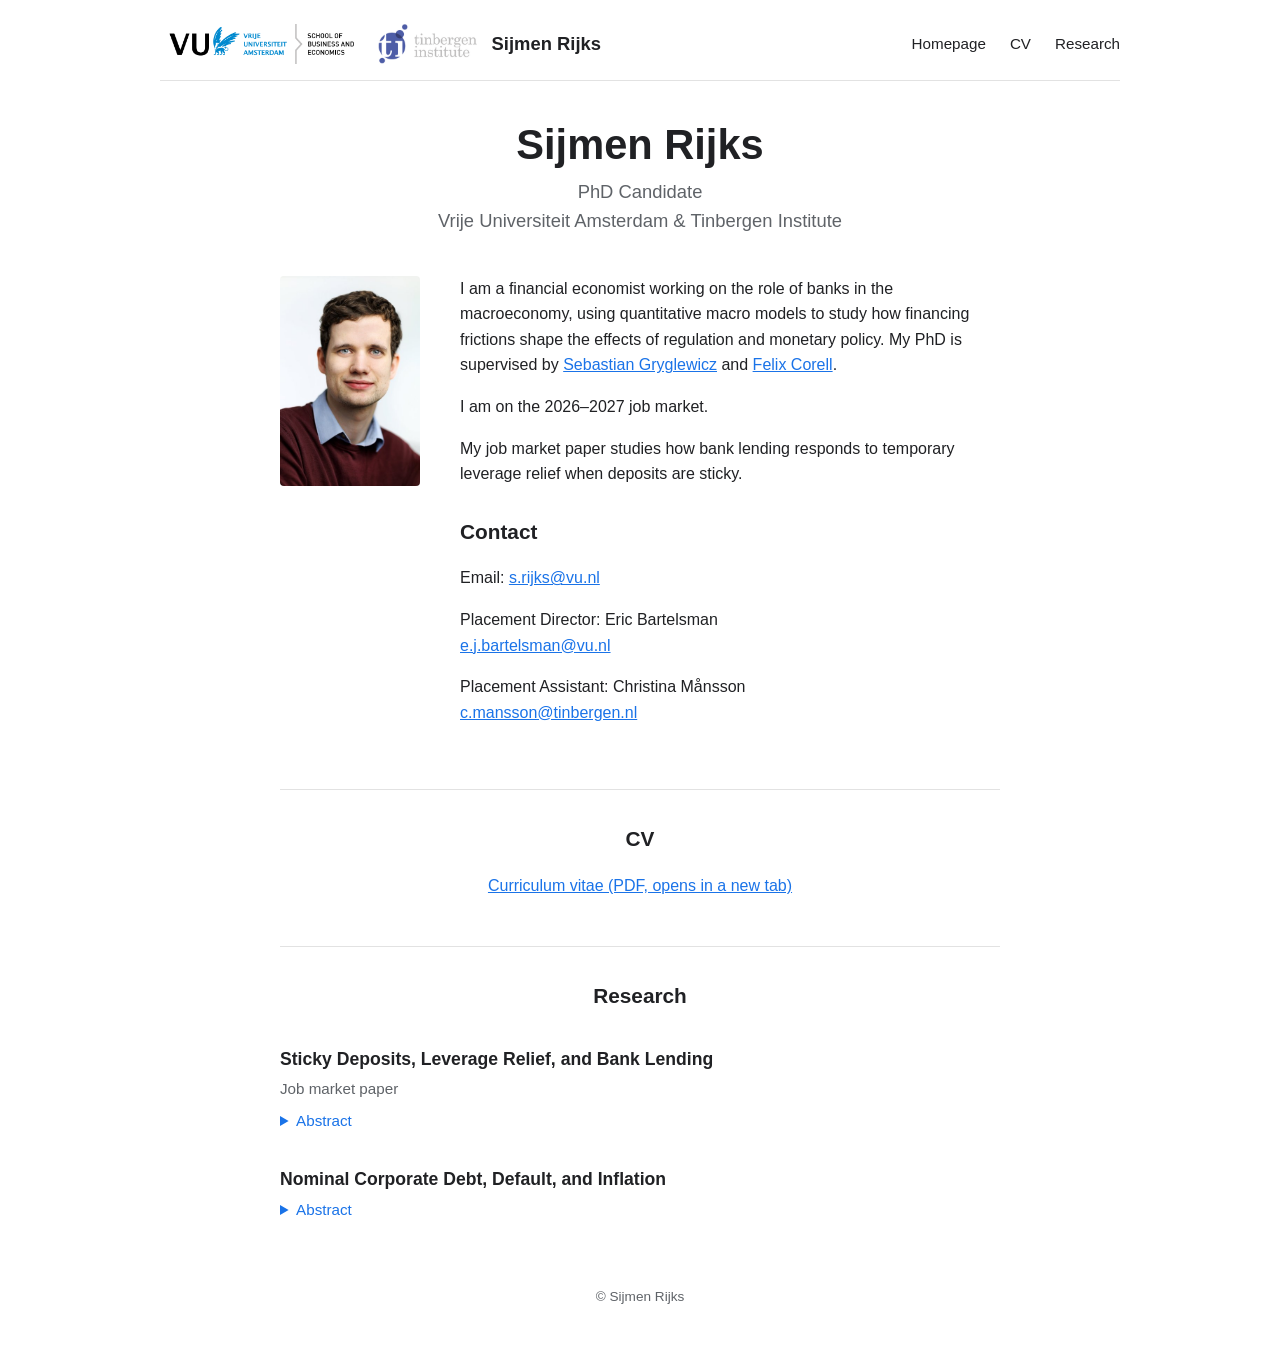
==== index.html @ cb4e2492 "Tagline: PhD Candidate / VU Amsterdam & Tinbergen Institute Co-Authored-By: Claude Opus 5.5 <noreply" ====
<!doctype html>
<html lang="en">
<head>
  <meta charset="utf-8">
  <meta name="viewport" content="width=device-width, initial-scale=1">
  <title>Sijmen Rijks</title>
  <meta name="description" content="Sijmen Rijks – PhD candidate in Finance at Vrije Universiteit Amsterdam. Fields: banking, macro-finance, and monetary policy.">
  <link rel="icon" href="favicon.ico" sizes="any">
  <link rel="icon" type="image/png" href="favicon-32.png" sizes="32x32">
  <link rel="icon" type="image/png" href="favicon-16.png" sizes="16x16">
  <link rel="canonical" href="https://www.sijmenrijks.nl/">
  <link rel="stylesheet" href="style.css">
  <script type="application/ld+json">
  {
    "@context": "https://schema.org",
    "@type": "Person",
    "name": "Sijmen Rijks",
    "url": "https://www.sijmenrijks.nl/",
    "image": "https://www.sijmenrijks.nl/photo.jpg",
    "jobTitle": "PhD candidate in Finance",
    "affiliation": [{"@type": "CollegeOrUniversity", "name": "Vrije Universiteit Amsterdam"}, {"@type": "ResearchOrganization", "name": "Tinbergen Institute"}],
    "knowsAbout": ["Banking", "Macro-finance", "Monetary policy"]
  }
  </script>
</head>
<body id="top">
  <header class="site-header">
    <div class="brand">
      <img class="logo" src="vu-logo.png" alt="Vrije Universiteit Amsterdam, School of Business and Economics">
      <img class="logo" src="ti-logo.png" alt="Tinbergen Institute" width="99" height="40">
      <p class="name">Sijmen Rijks</p>
    </div>
    <nav class="site-nav">
      <ul>
        <li><a href="#top">Homepage</a></li>
        <li><a href="#cv">CV</a></li>
        <li><a href="#research">Research</a></li>
      </ul>
    </nav>
  </header>

  <main>
    <div class="hero">
      <h1>Sijmen Rijks</h1>
      <p class="tagline">PhD Candidate</p>
      <p class="tagline">Vrije Universiteit Amsterdam &amp; Tinbergen Institute</p>
    </div>

    <div class="intro">
      <img class="portrait" src="photo.jpg" alt="Portrait of Sijmen Rijks" width="400" height="600">

      <div class="intro-text">
        <p>I am a financial economist working on the role of banks in the macroeconomy, using quantitative macro models to study how financing frictions shape the effects of regulation and monetary policy. My PhD is supervised by <a href="https://personal.eur.nl/gryglewicz/" target="_blank" rel="noopener">Sebastian Gryglewicz</a> and <a href="https://www.felixcorell.eu/" target="_blank" rel="noopener">Felix Corell</a>.</p>
        <p>I am on the 2026&ndash;2027 job market.</p>
        <p>My job market paper studies how bank lending responds to temporary leverage relief when deposits are sticky.</p>

        <h2>Contact</h2>
        <p>Email: <a href="mailto:s.rijks@vu.nl">s.rijks@vu.nl</a></p>

        <p>Placement Director: Eric Bartelsman<br><a href="mailto:e.j.bartelsman@vu.nl">e.j.bartelsman@vu.nl</a></p>
        <p>Placement Assistant: Christina Månsson<br><a href="mailto:c.mansson@tinbergen.nl">c.mansson@tinbergen.nl</a></p>
      </div>
    </div>

    <section id="cv" class="page-section">
      <h2>CV</h2>
      <p><a href="cv.pdf" target="_blank" rel="noopener">Curriculum vitae (PDF, opens in a new tab)</a></p>
    </section>

    <section id="research" class="page-section">
      <h2>Research</h2>

      <article class="paper">
        <h3>Sticky Deposits, Leverage Relief, and Bank Lending</h3>
        <p class="paper-meta">Job market paper</p>
        <details>
          <summary>Abstract</summary>
          <p>I study how bank lending responds to temporary leverage relief when deposits are sticky. Methodologically, I embed deposit stickiness in a euro-area-calibrated general equilibrium model with heterogeneously capitalized banks that face idiosyncratic loan and deposit shocks, a leverage ratio requirement, and equity issuance costs. Leverage relief temporarily excludes reserves from the leverage ratio. In the model, leverage relief removes the risk of equity issuance while it lasts, causing undercapitalized banks to lend more. Because these banks are no longer forced to issue, they also accumulate less equity. Counterintuitively, this reduction in equity also boosts lending. As an undercapitalized bank loses equity, issuance at the end of the relief becomes near-certain. A loss then raises the amount issued as much as a gain lowers it, so the bank weighs gains and losses equally. As undercapitalized banks supply more loans, returns to lending fall and well-capitalized banks lend less. Four quarters of leverage relief increase bank lending by up to 0.9% above steady state, but it falls to 0.6% below steady state once the relief ends, because banks hold less equity. Lastly, I show that leverage relief is more effective after an inflow of deposits into the banking system.</p>
        </details>
      </article>

      <article class="paper">
        <h3>Nominal Corporate Debt, Default, and Inflation</h3>
        <details>
          <summary>Abstract</summary>
          <p>This paper investigates how the effectiveness of interest rate policy on prices changes if firms can file for bankruptcy and restructure their debt out-of-court before uncertainty realizes in a two-agent general equilibrium model with money, non-diversifiable idiosyncratic firm risk and nominal debt. I find that if a small, but not-too-small fraction of firms file for bankruptcy, interest rate policy is most effective. A larger interest rate always increases debt-to-output. This reduces the wealth of firm owners when they do not file for bankruptcy, but does not affect their wealth when they do file for bankruptcy. As bankruptcy states are those where labour is least productive, this raises real equilibrium wages, as firm owners are willing to pay more for labour. The higher wages directly increase the wage bill. Indirectly, labour supply increases, pushing it down further. In turn, prices fall as working capital needs to be borrowed, taking demand out of the economy.</p>
        </details>
      </article>
    </section>
  </main>

  <footer class="site-footer">
    &copy; Sijmen Rijks
  </footer>
</body>
</html>
---- style.css ----
:root {
  --text: #202124;
  --muted: #5f6368;
  --accent: #1a73e8;
  --border: #e2e2e2;
  --max-width: 720px;
}

* {
  box-sizing: border-box;
}

html {
  scroll-behavior: smooth;
}

@media (prefers-reduced-motion: reduce) {
  html {
    scroll-behavior: auto;
  }
}

body {
  margin: 0;
  padding: 0 1.5rem;
  font-family: Arial, Helvetica, sans-serif;
  color: var(--text);
  line-height: 1.6;
  background: #fff;
}

header.site-header {
  max-width: 960px;
  margin: 0 auto;
  padding: 1.5rem 0 1rem;
  border-bottom: 1px solid var(--border);
  display: flex;
  align-items: center;
  justify-content: space-between;
  flex-wrap: wrap;
  gap: 1rem;
}

header.site-header .brand {
  display: flex;
  align-items: center;
  gap: 0.9rem;
}

header.site-header .logo {
  height: 40px;
  width: auto;
}

header.site-header .name {
  font-size: 1.15rem;
  font-weight: bold;
  margin: 0;
  line-height: inherit;
}

nav.site-nav ul {
  list-style: none;
  display: flex;
  gap: 1.5rem;
  padding: 0;
  margin: 0;
  font-size: 0.95rem;
}

nav.site-nav a {
  color: var(--text);
  text-decoration: none;
  border-bottom: 2px solid transparent;
  padding-bottom: 0.2rem;
}

nav.site-nav a:hover {
  border-bottom-color: var(--accent);
}

main {
  max-width: var(--max-width);
  margin: 0 auto;
  padding: 2.5rem 0 4rem;
  text-align: center;
}

main .intro {
  display: flex;
  align-items: flex-start;
  justify-content: center;
  gap: 2.5rem;
  text-align: left;
}

main .portrait {
  flex: none;
  width: 140px;
  height: auto;
  border-radius: 4px;
}

main .intro-text p:first-child {
  margin-top: 0;
}

main .intro-text h2 {
  margin-top: 1.75rem;
}

@media (max-width: 560px) {
  main .intro {
    flex-direction: column;
    align-items: center;
    gap: 1.5rem;
  }
}


main h2 {
  font-size: 1.3rem;
  margin-top: 2.5rem;
}

a {
  color: var(--accent);
}

.embed {
  width: 100%;
  height: 80vh;
  border: 1px solid var(--border);
  margin-top: 1rem;
}

.notice {
  font-size: 0.95rem;
  color: var(--muted);
  background: #f7f7f7;
  border: 1px solid var(--border);
  border-radius: 4px;
  padding: 0.75rem 1rem;
  margin-top: 1rem;
}

footer.site-footer {
  max-width: var(--max-width);
  margin: 0 auto;
  padding-bottom: 3rem;
  color: var(--muted);
  font-size: 0.85rem;
  text-align: center;
}

.paper {
  text-align: left;
  margin-top: 2rem;
}

.paper h3 {
  font-size: 1.1rem;
  margin: 0 0 0.25rem;
}

.paper .paper-meta {
  margin: 0 0 0.5rem;
  color: var(--muted);
  font-size: 0.95rem;
}

.paper p {
  margin-top: 0;
}

.paper details summary {
  cursor: pointer;
  color: var(--accent);
  font-size: 0.95rem;
  width: fit-content;
}

.paper details p {
  margin-top: 0.5rem;
}

.page-section {
  margin-top: 3rem;
  padding-top: 0.5rem;
  border-top: 1px solid var(--border);
  scroll-margin-top: 1.5rem;
}

.page-section h2 {
  margin-top: 1.5rem;
}


.hero {
  margin-bottom: 2.5rem;
}

.hero h1 {
  font-size: 2.6rem;
  line-height: 1.15;
  margin: 0 0 0.5rem;
}

.hero .tagline {
  margin: 0;
  color: var(--muted);
  font-size: 1.15rem;
}

@media (max-width: 560px) {
  header.site-header .name {
    display: none;
  }
}
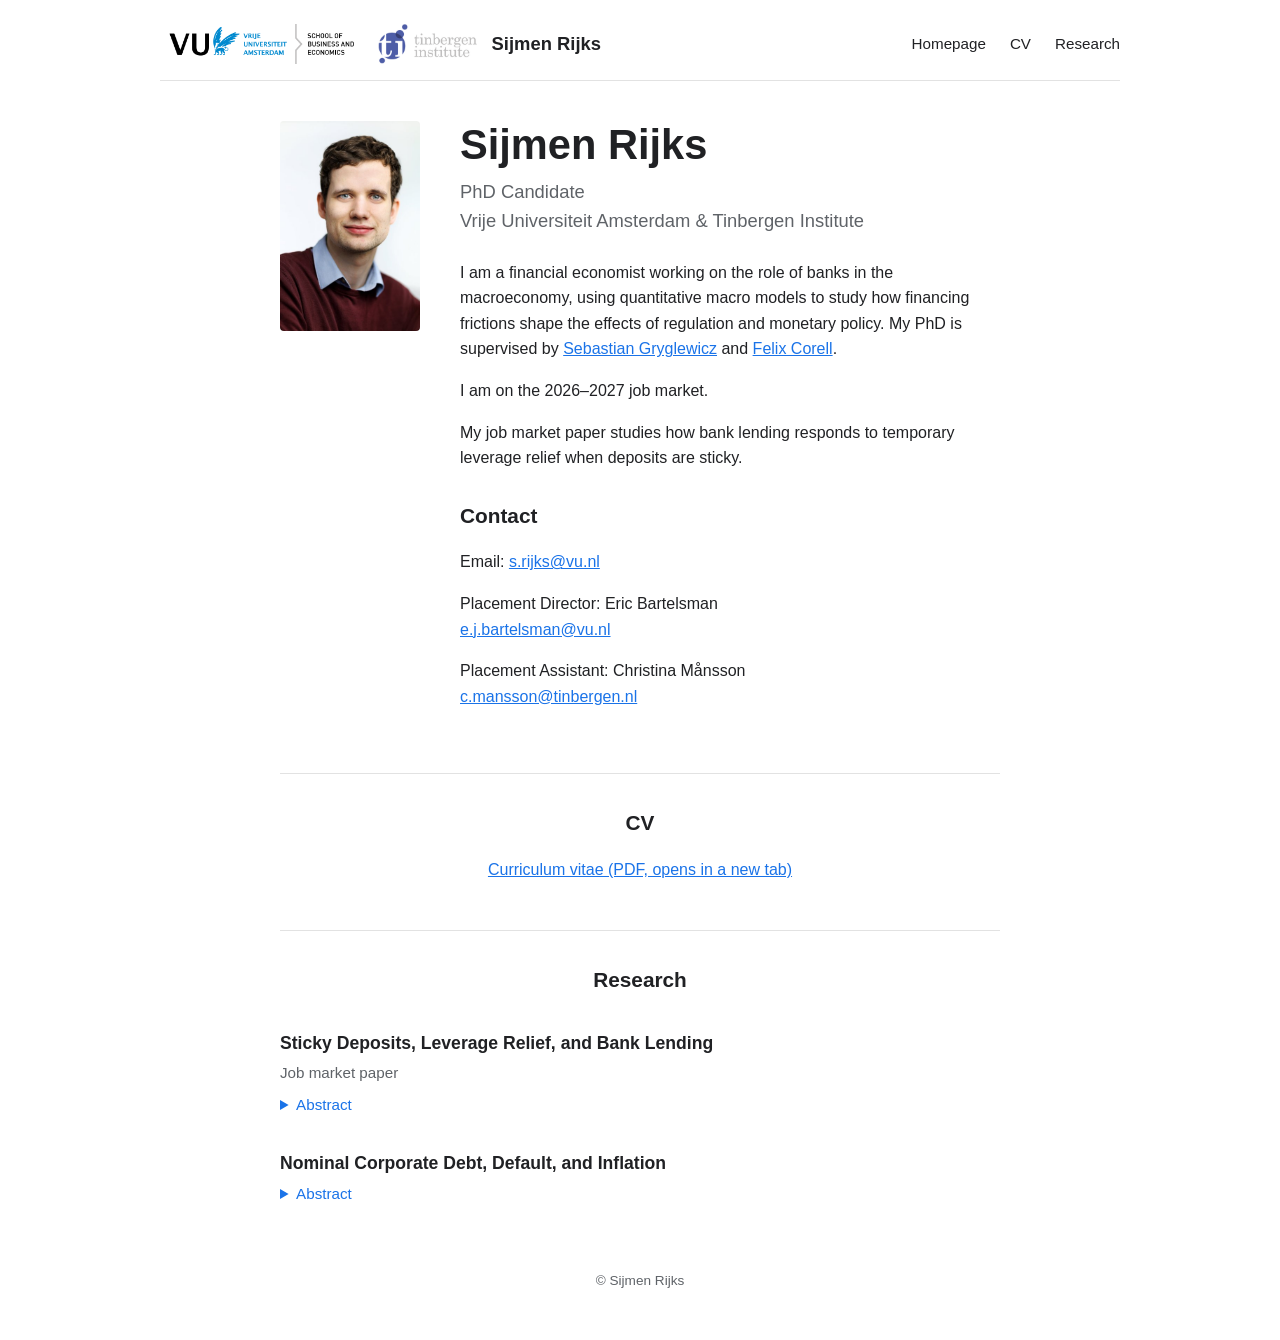
==== commit 38bb554f: "Two-column intro: photo beside left-aligned name, tagline and blurb Co-Authored-By: Claude Opus 5.5 " ====
--- a/index.html
+++ b/index.html
@@ -40,16 +40,16 @@
   </header>
 
   <main>
-    <div class="hero">
-      <h1>Sijmen Rijks</h1>
-      <p class="tagline">PhD Candidate</p>
-      <p class="tagline">Vrije Universiteit Amsterdam &amp; Tinbergen Institute</p>
-    </div>
-
     <div class="intro">
       <img class="portrait" src="photo.jpg" alt="Portrait of Sijmen Rijks" width="400" height="600">
 
       <div class="intro-text">
+        <div class="hero">
+          <h1>Sijmen Rijks</h1>
+          <p class="tagline">PhD Candidate</p>
+          <p class="tagline">Vrije Universiteit Amsterdam &amp; Tinbergen Institute</p>
+        </div>
+
         <p>I am a financial economist working on the role of banks in the macroeconomy, using quantitative macro models to study how financing frictions shape the effects of regulation and monetary policy. My PhD is supervised by <a href="https://personal.eur.nl/gryglewicz/" target="_blank" rel="noopener">Sebastian Gryglewicz</a> and <a href="https://www.felixcorell.eu/" target="_blank" rel="noopener">Felix Corell</a>.</p>
         <p>I am on the 2026&ndash;2027 job market.</p>
         <p>My job market paper studies how bank lending responds to temporary leverage relief when deposits are sticky.</p>
--- a/style.css
+++ b/style.css
@@ -101,8 +101,8 @@
   border-radius: 4px;
 }
 
-main .intro-text p:first-child {
-  margin-top: 0;
+main .intro-text {
+  text-align: left;
 }
 
 main .intro-text h2 {
@@ -197,7 +197,7 @@
 
 
 .hero {
-  margin-bottom: 2.5rem;
+  margin-bottom: 1.5rem;
 }
 
 .hero h1 {
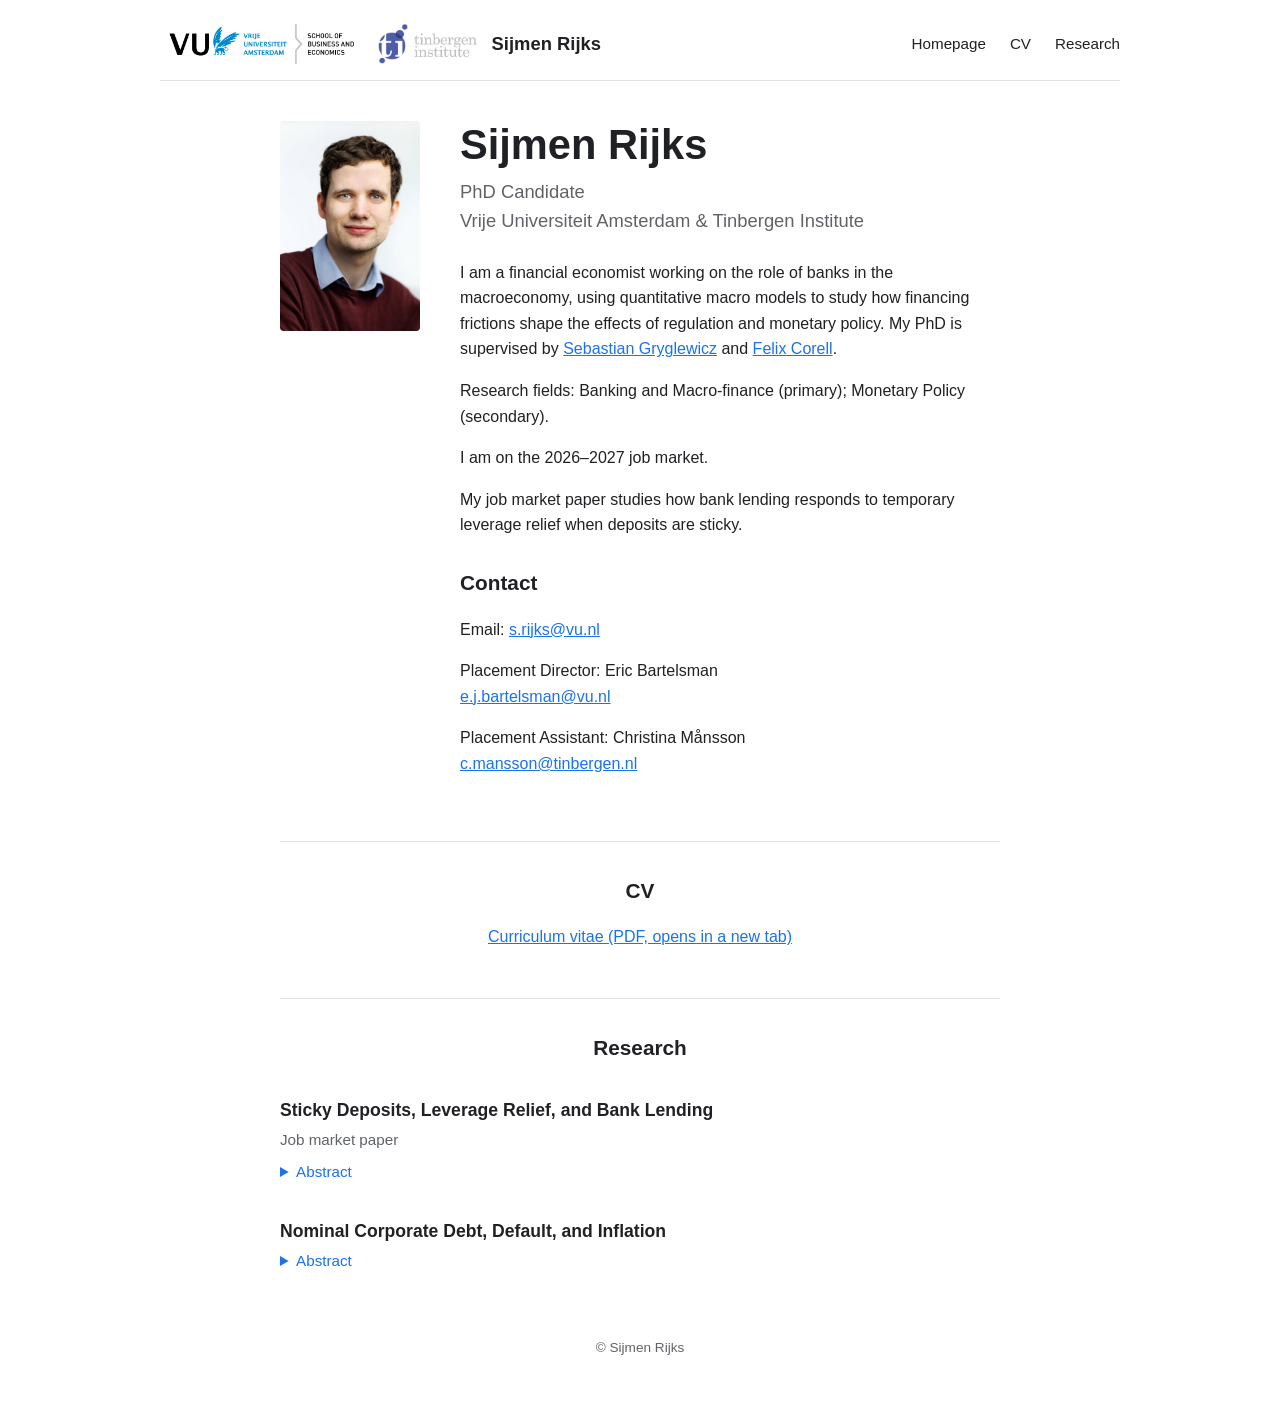
==== commit afc1872a: "Add research fields line Co-Authored-By: Claude Opus 5.5 <noreply@anthropic.com> Claude-Session: htt" ====
--- a/index.html
+++ b/index.html
@@ -51,6 +51,7 @@
         </div>
 
         <p>I am a financial economist working on the role of banks in the macroeconomy, using quantitative macro models to study how financing frictions shape the effects of regulation and monetary policy. My PhD is supervised by <a href="https://personal.eur.nl/gryglewicz/" target="_blank" rel="noopener">Sebastian Gryglewicz</a> and <a href="https://www.felixcorell.eu/" target="_blank" rel="noopener">Felix Corell</a>.</p>
+        <p>Research fields: Banking and Macro-finance (primary); Monetary Policy (secondary).</p>
         <p>I am on the 2026&ndash;2027 job market.</p>
         <p>My job market paper studies how bank lending responds to temporary leverage relief when deposits are sticky.</p>
 
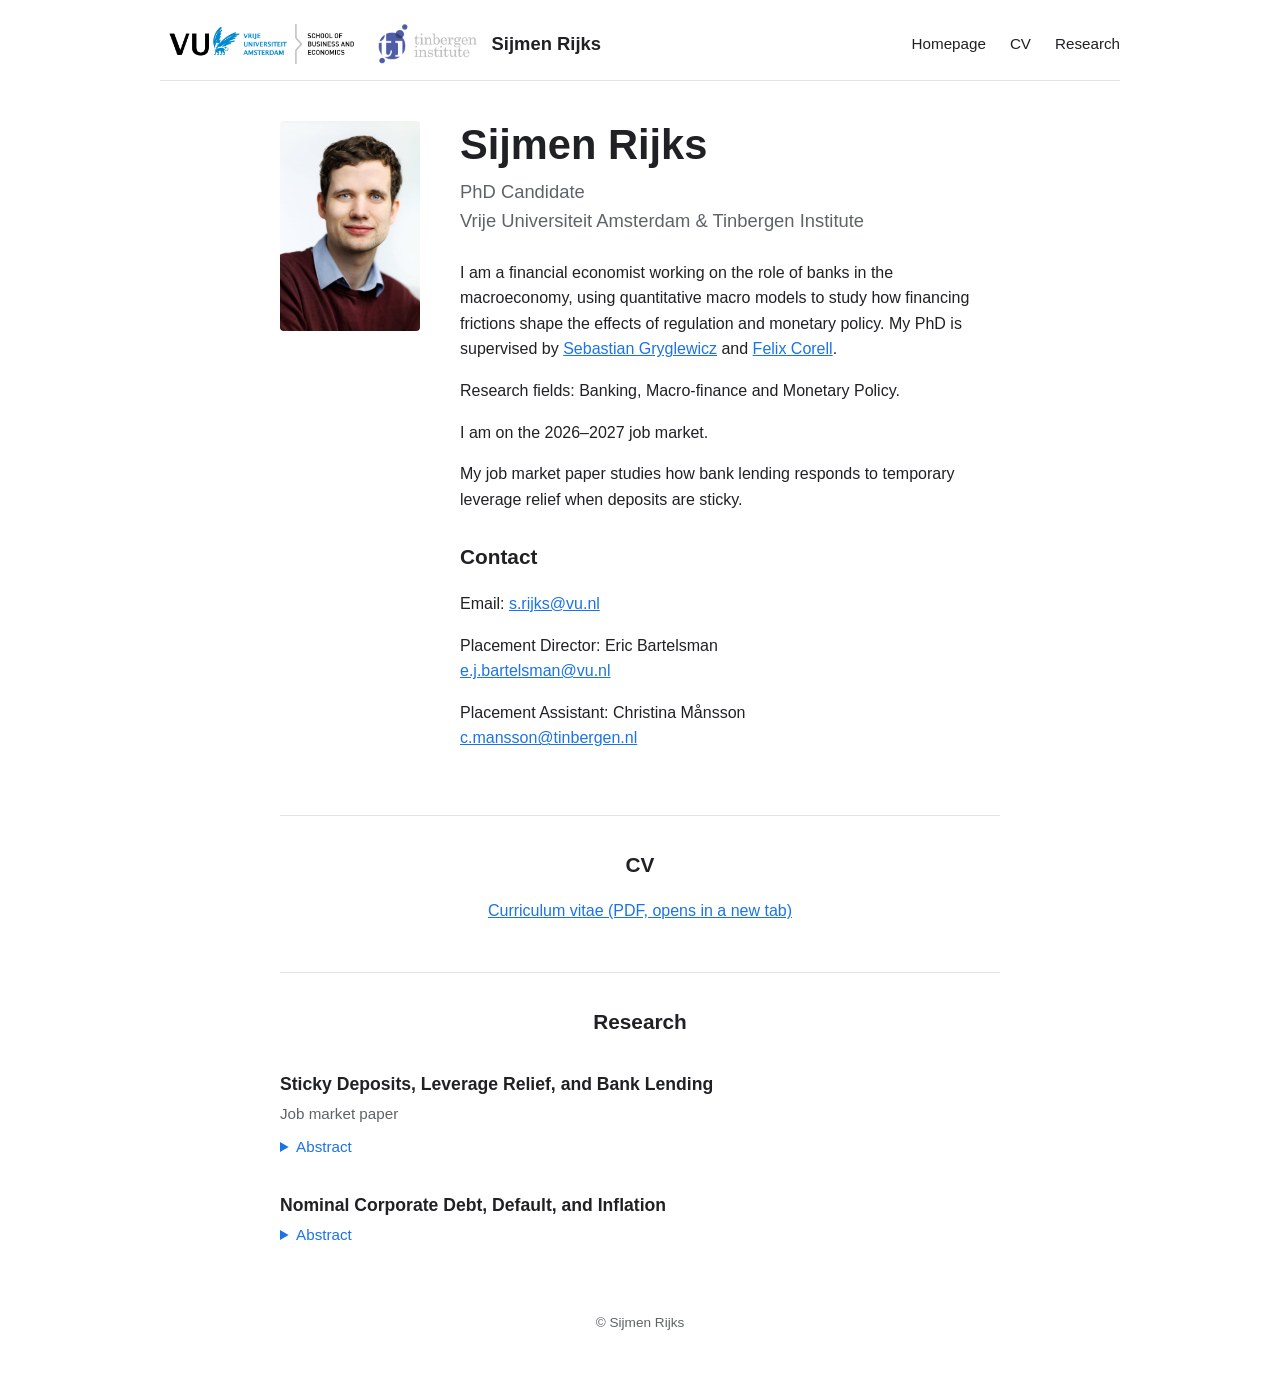
==== commit 9911e2cd: "Fields line: drop primary/secondary labels Co-Authored-By: Claude Opus 5.5 <noreply@anthropic.com> C" ====
--- a/index.html
+++ b/index.html
@@ -51,7 +51,7 @@
         </div>
 
         <p>I am a financial economist working on the role of banks in the macroeconomy, using quantitative macro models to study how financing frictions shape the effects of regulation and monetary policy. My PhD is supervised by <a href="https://personal.eur.nl/gryglewicz/" target="_blank" rel="noopener">Sebastian Gryglewicz</a> and <a href="https://www.felixcorell.eu/" target="_blank" rel="noopener">Felix Corell</a>.</p>
-        <p>Research fields: Banking and Macro-finance (primary); Monetary Policy (secondary).</p>
+        <p>Research fields: Banking, Macro-finance and Monetary Policy.</p>
         <p>I am on the 2026&ndash;2027 job market.</p>
         <p>My job market paper studies how bank lending responds to temporary leverage relief when deposits are sticky.</p>
 
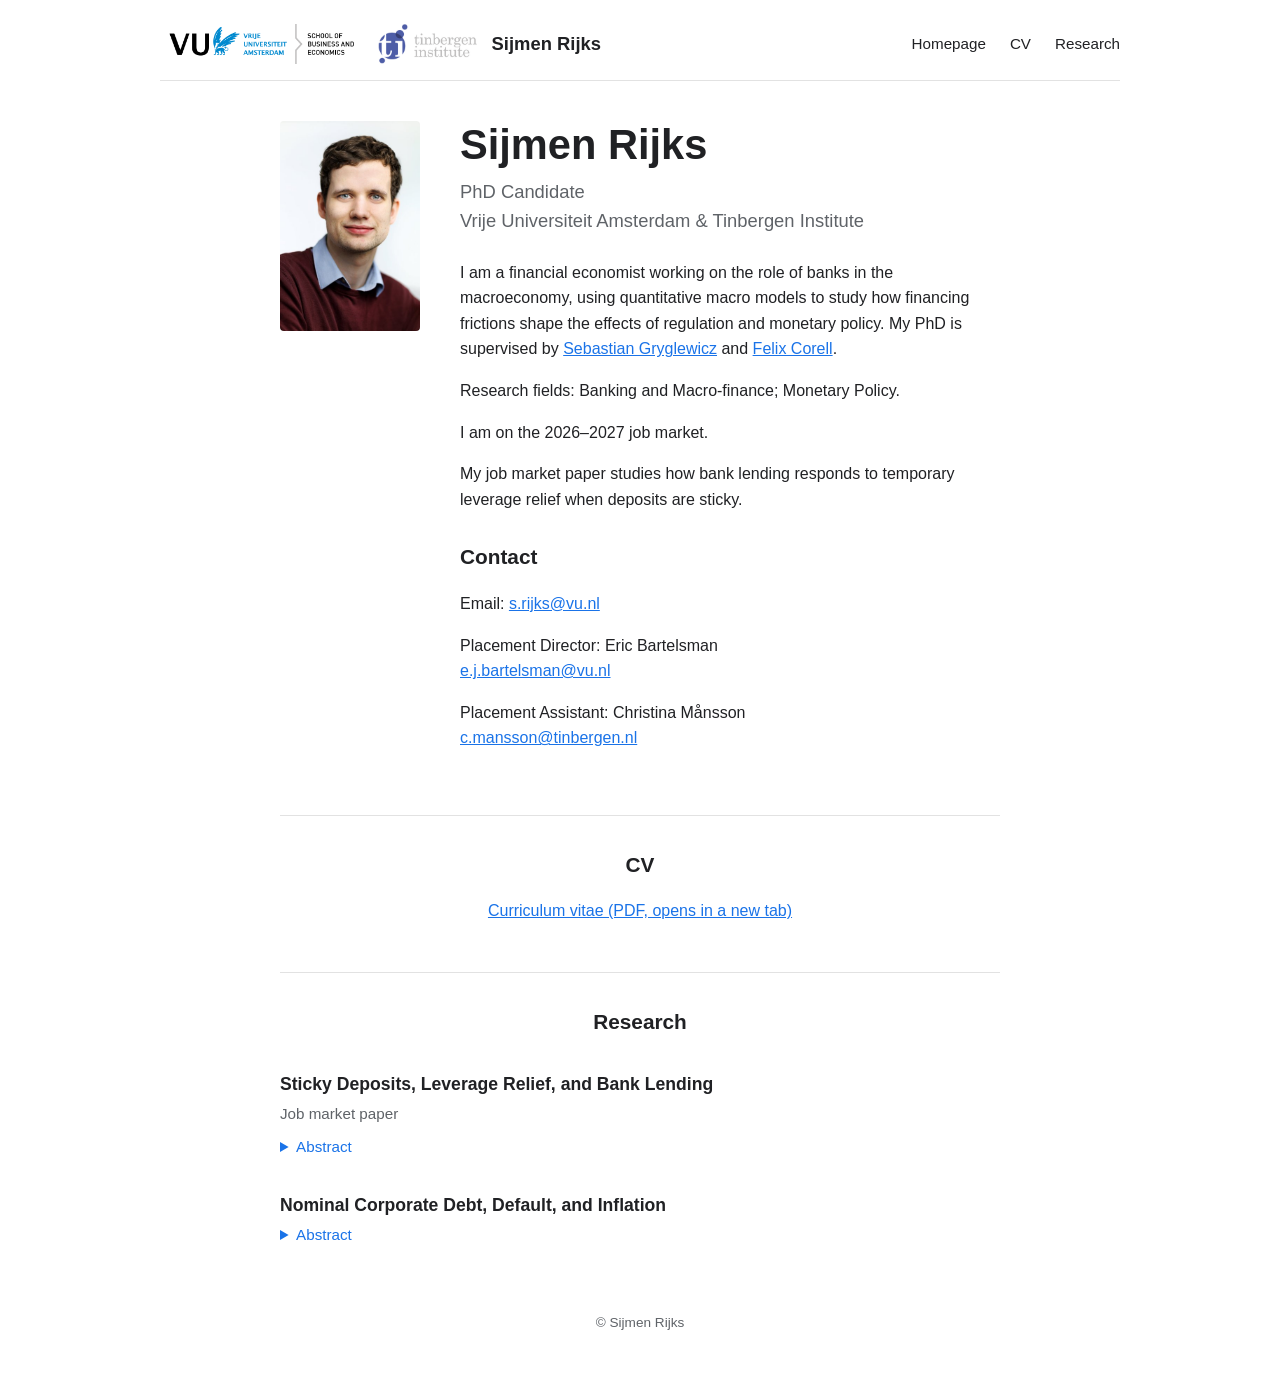
==== commit a2b1d665: "Fields line: Banking and Macro-finance; Monetary Policy Co-Authored-By: Claude Opus 5.5 <noreply@ant" ====
--- a/index.html
+++ b/index.html
@@ -51,7 +51,7 @@
         </div>
 
         <p>I am a financial economist working on the role of banks in the macroeconomy, using quantitative macro models to study how financing frictions shape the effects of regulation and monetary policy. My PhD is supervised by <a href="https://personal.eur.nl/gryglewicz/" target="_blank" rel="noopener">Sebastian Gryglewicz</a> and <a href="https://www.felixcorell.eu/" target="_blank" rel="noopener">Felix Corell</a>.</p>
-        <p>Research fields: Banking, Macro-finance and Monetary Policy.</p>
+        <p>Research fields: Banking and Macro-finance; Monetary Policy.</p>
         <p>I am on the 2026&ndash;2027 job market.</p>
         <p>My job market paper studies how bank lending responds to temporary leverage relief when deposits are sticky.</p>
 
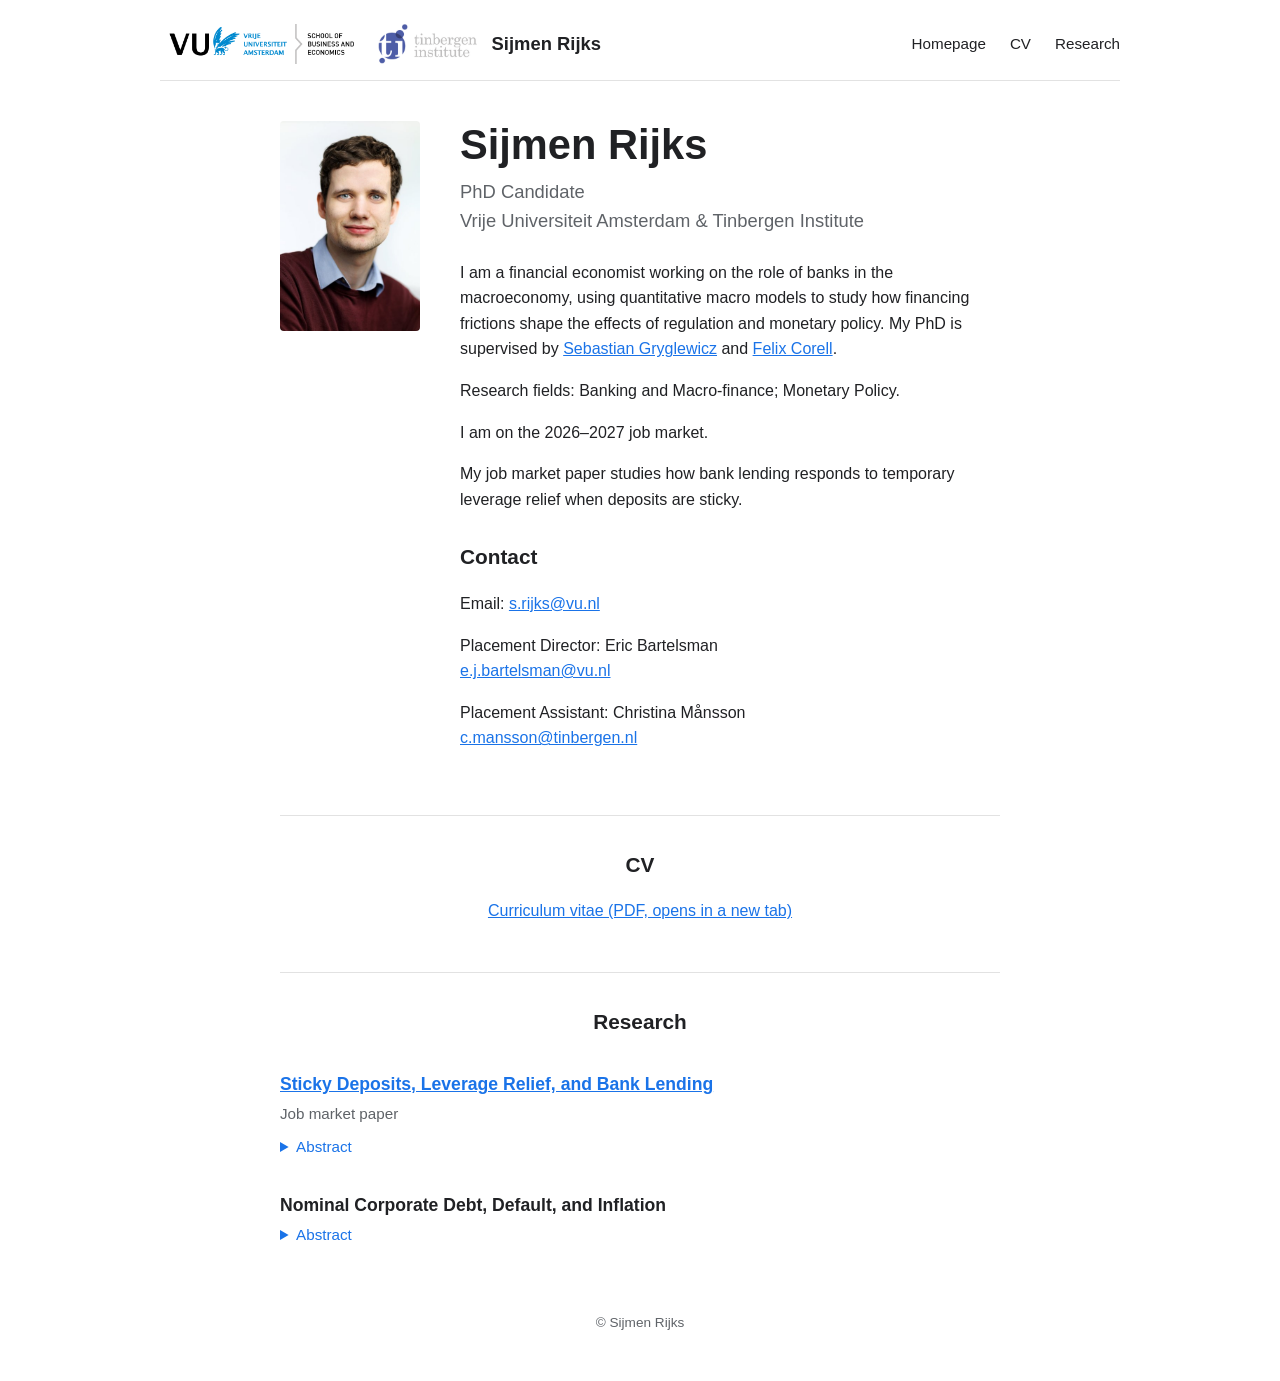
==== commit 11ef1cd9: "Update job market paper; link JMP title to PDF" ====
--- a/index.html
+++ b/index.html
@@ -72,7 +72,7 @@
       <h2>Research</h2>
 
       <article class="paper">
-        <h3>Sticky Deposits, Leverage Relief, and Bank Lending</h3>
+        <h3><a href="sticky-deposits-paper.pdf" target="_blank" rel="noopener">Sticky Deposits, Leverage Relief, and Bank Lending</a></h3>
         <p class="paper-meta">Job market paper</p>
         <details>
           <summary>Abstract</summary>
